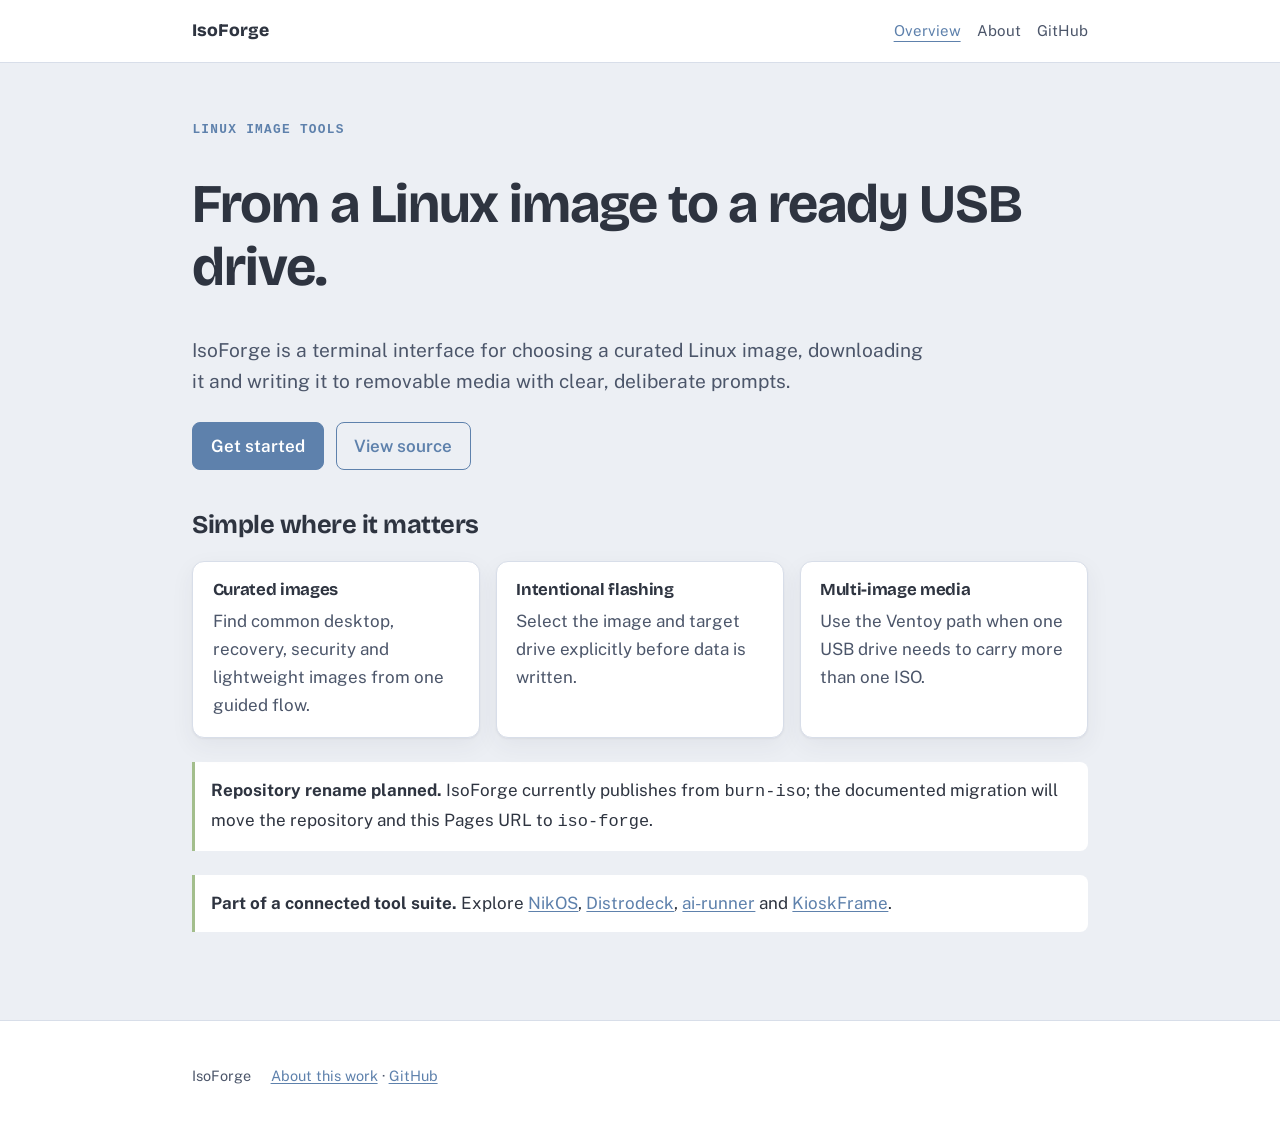
==== site/index.html @ d463b939 "docs: add IsoForge site and rename plan" ====
<!doctype html><html lang="en"><head><meta charset="utf-8"><meta name="viewport" content="width=device-width,initial-scale=1"><meta name="description" content="IsoForge downloads and safely writes Linux ISO images to USB drives."><title>IsoForge — download and flash Linux images</title><link rel="preconnect" href="https://fonts.googleapis.com"><link rel="preconnect" href="https://fonts.gstatic.com" crossorigin><link href="https://fonts.googleapis.com/css2?family=Bricolage+Grotesque:wght@600;800&family=Public+Sans:wght@400;500;600&display=swap" rel="stylesheet"><link rel="stylesheet" href="style.css"></head><body><a class="skip" href="#main">Skip to content</a><header><div class="wrap"><a class="brand" href="index.html">IsoForge</a><nav><a href="index.html" aria-current="page">Overview</a><a href="about.html">About</a><a href="https://github.com/nikolareljin/burn-iso">GitHub</a></nav></div></header><main id="main"><div class="wrap"><p class="tag">Linux image tools</p><h1>From a Linux image to a ready USB drive.</h1><p class="lede">IsoForge is a terminal interface for choosing a curated Linux image, downloading it and writing it to removable media with clear, deliberate prompts.</p><div class="actions"><a class="btn primary" href="https://github.com/nikolareljin/burn-iso#readme">Get started</a><a class="btn" href="https://github.com/nikolareljin/burn-iso">View source</a></div><h2>Simple where it matters</h2><div class="cards"><article class="card"><h3>Curated images</h3><p>Find common desktop, recovery, security and lightweight images from one guided flow.</p></article><article class="card"><h3>Intentional flashing</h3><p>Select the image and target drive explicitly before data is written.</p></article><article class="card"><h3>Multi-image media</h3><p>Use the Ventoy path when one USB drive needs to carry more than one ISO.</p></article></div><div class="note"><strong>Repository rename planned.</strong> IsoForge currently publishes from <code>burn-iso</code>; the documented migration will move the repository and this Pages URL to <code>iso-forge</code>.</div><div class="note"><strong>Part of a connected tool suite.</strong> Explore <a href="https://nikolareljin.github.io/nikos/">NikOS</a>, <a href="https://nikolareljin.github.io/distrodeck/">Distrodeck</a>, <a href="https://nikolareljin.github.io/ai-runner/">ai-runner</a> and <a href="https://nikolareljin.github.io/kiosk-frame/">KioskFrame</a>.</div></div></main><footer><div class="wrap"><span>IsoForge</span><span><a href="about.html">About this work</a> · <a href="https://github.com/nikolareljin/burn-iso">GitHub</a></span></div></footer></body></html>
---- site/style.css ----
:root{--paper:#ECEFF4;--raised:#fff;--ink:#2E3440;--soft:#4C566A;--rule:#D8DEE9;--frost:#5E81AC;--bright:#88C0D0;--green:#A3BE8C;--terminal:#2E3440;--shadow:0 1px 2px rgba(46,52,64,.06),0 8px 24px rgba(46,52,64,.06)}@media(prefers-color-scheme:dark){:root{--paper:#2E3440;--raised:#3B4252;--ink:#ECEFF4;--soft:#C1C9D6;--rule:#434C5E;--frost:#88C0D0;--bright:#8FBCBB;--terminal:#242933;--shadow:0 1px 2px rgba(0,0,0,.3),0 8px 24px rgba(0,0,0,.28)}}*{box-sizing:border-box}body{margin:0;background:var(--paper);color:var(--ink);font:17px/1.65 "Public Sans",system-ui,sans-serif}h1,h2,h3{font-family:"Bricolage Grotesque","Public Sans",sans-serif;line-height:1.15;letter-spacing:-.02em}h1{font-size:clamp(2.2rem,5vw,3.4rem)}h2{margin-top:2.5rem}a{color:var(--frost);text-underline-offset:2px}a:hover{color:var(--bright)}.wrap{max-width:940px;margin:auto;padding:0 1.4rem}header,footer{background:var(--raised);border-color:var(--rule);border-style:solid}header{position:sticky;top:0;z-index:2;border-width:0 0 1px}header .wrap,footer .wrap{display:flex;align-items:center;gap:1.2rem;min-height:62px;flex-wrap:wrap}.brand{font-family:"Bricolage Grotesque",sans-serif;font-size:1.1rem;font-weight:800;color:var(--ink);text-decoration:none}nav{display:flex;gap:1rem;flex-wrap:wrap;margin-left:auto}nav a{color:var(--soft);font-size:.94rem;text-decoration:none}nav a[aria-current=page]{color:var(--frost);text-decoration:underline;text-underline-offset:5px}main{padding:3rem 0 4rem}footer{border-width:1px 0 0;color:var(--soft);font-size:.9rem;padding:1.5rem 0}.lede{font-size:1.2rem;color:var(--soft);max-width:62ch}.tag{font:700 .8rem/1 "JetBrains Mono",monospace;letter-spacing:.1em;text-transform:uppercase;color:var(--frost)}.cards{display:grid;gap:1rem;grid-template-columns:repeat(auto-fit,minmax(220px,1fr));margin-top:1.4rem}.card{background:var(--raised);border:1px solid var(--rule);border-radius:12px;padding:1.1rem 1.2rem;box-shadow:var(--shadow)}.card h3{margin:0 0 .5rem;font-size:1.05rem}.card p{color:var(--soft);margin:0}.actions{display:flex;gap:.75rem;flex-wrap:wrap;margin-top:1.5rem}.btn{padding:.55rem 1.1rem;border:1px solid var(--frost);border-radius:8px;font-weight:600;text-decoration:none}.primary{background:var(--frost);color:var(--raised)}.primary:hover{color:var(--terminal);background:var(--bright)}.note{border-left:3px solid var(--green);background:var(--raised);padding:.9rem 1rem;margin:1.5rem 0;border-radius:0 8px 8px 0}.skip{position:absolute;left:-9999px}.skip:focus{left:1rem;top:1rem;z-index:4;background:var(--raised);padding:.5rem}@media(max-width:620px){body{font-size:16px}nav{width:100%;margin-left:0}main{padding-top:2rem}}
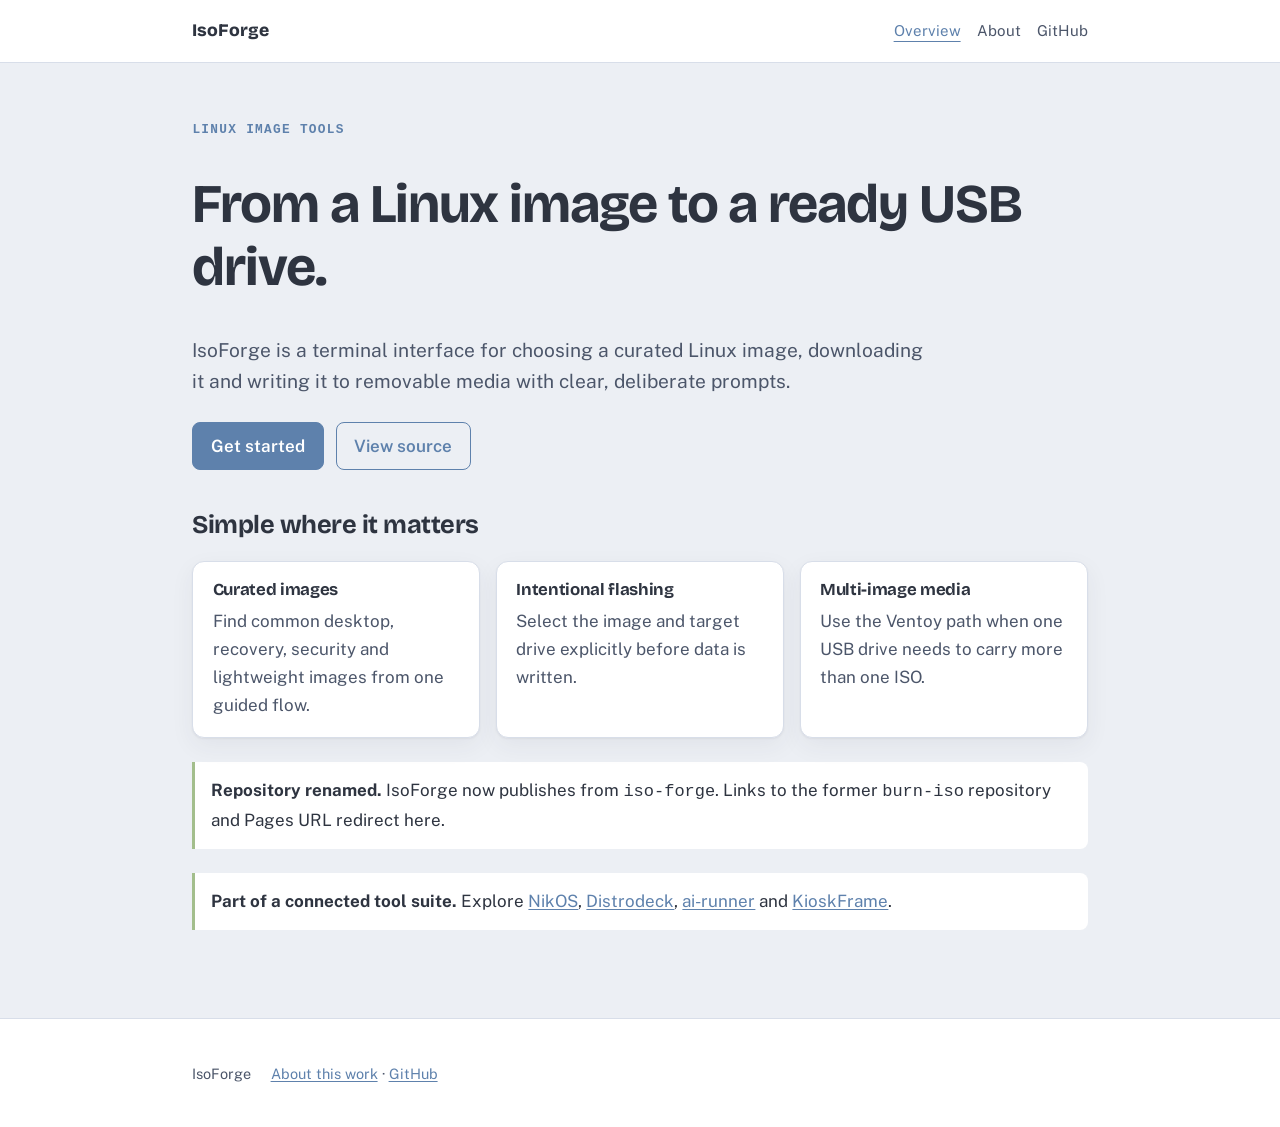
==== commit 39ceca40: "Rename repository references to iso-forge and release 1.1.0 Point every repository-URL reference at " ====
--- a/site/index.html
+++ b/site/index.html
@@ -1 +1 @@
-<!doctype html><html lang="en"><head><meta charset="utf-8"><meta name="viewport" content="width=device-width,initial-scale=1"><meta name="description" content="IsoForge downloads and safely writes Linux ISO images to USB drives."><title>IsoForge — download and flash Linux images</title><link rel="preconnect" href="https://fonts.googleapis.com"><link rel="preconnect" href="https://fonts.gstatic.com" crossorigin><link href="https://fonts.googleapis.com/css2?family=Bricolage+Grotesque:wght@600;800&family=Public+Sans:wght@400;500;600&display=swap" rel="stylesheet"><link rel="stylesheet" href="style.css"></head><body><a class="skip" href="#main">Skip to content</a><header><div class="wrap"><a class="brand" href="index.html">IsoForge</a><nav><a href="index.html" aria-current="page">Overview</a><a href="about.html">About</a><a href="https://github.com/nikolareljin/burn-iso">GitHub</a></nav></div></header><main id="main"><div class="wrap"><p class="tag">Linux image tools</p><h1>From a Linux image to a ready USB drive.</h1><p class="lede">IsoForge is a terminal interface for choosing a curated Linux image, downloading it and writing it to removable media with clear, deliberate prompts.</p><div class="actions"><a class="btn primary" href="https://github.com/nikolareljin/burn-iso#readme">Get started</a><a class="btn" href="https://github.com/nikolareljin/burn-iso">View source</a></div><h2>Simple where it matters</h2><div class="cards"><article class="card"><h3>Curated images</h3><p>Find common desktop, recovery, security and lightweight images from one guided flow.</p></article><article class="card"><h3>Intentional flashing</h3><p>Select the image and target drive explicitly before data is written.</p></article><article class="card"><h3>Multi-image media</h3><p>Use the Ventoy path when one USB drive needs to carry more than one ISO.</p></article></div><div class="note"><strong>Repository rename planned.</strong> IsoForge currently publishes from <code>burn-iso</code>; the documented migration will move the repository and this Pages URL to <code>iso-forge</code>.</div><div class="note"><strong>Part of a connected tool suite.</strong> Explore <a href="https://nikolareljin.github.io/nikos/">NikOS</a>, <a href="https://nikolareljin.github.io/distrodeck/">Distrodeck</a>, <a href="https://nikolareljin.github.io/ai-runner/">ai-runner</a> and <a href="https://nikolareljin.github.io/kiosk-frame/">KioskFrame</a>.</div></div></main><footer><div class="wrap"><span>IsoForge</span><span><a href="about.html">About this work</a> · <a href="https://github.com/nikolareljin/burn-iso">GitHub</a></span></div></footer></body></html>
+<!doctype html><html lang="en"><head><meta charset="utf-8"><meta name="viewport" content="width=device-width,initial-scale=1"><meta name="description" content="IsoForge downloads and safely writes Linux ISO images to USB drives."><title>IsoForge — download and flash Linux images</title><link rel="preconnect" href="https://fonts.googleapis.com"><link rel="preconnect" href="https://fonts.gstatic.com" crossorigin><link href="https://fonts.googleapis.com/css2?family=Bricolage+Grotesque:wght@600;800&family=Public+Sans:wght@400;500;600&display=swap" rel="stylesheet"><link rel="stylesheet" href="style.css"></head><body><a class="skip" href="#main">Skip to content</a><header><div class="wrap"><a class="brand" href="index.html">IsoForge</a><nav><a href="index.html" aria-current="page">Overview</a><a href="about.html">About</a><a href="https://github.com/nikolareljin/iso-forge">GitHub</a></nav></div></header><main id="main"><div class="wrap"><p class="tag">Linux image tools</p><h1>From a Linux image to a ready USB drive.</h1><p class="lede">IsoForge is a terminal interface for choosing a curated Linux image, downloading it and writing it to removable media with clear, deliberate prompts.</p><div class="actions"><a class="btn primary" href="https://github.com/nikolareljin/iso-forge#readme">Get started</a><a class="btn" href="https://github.com/nikolareljin/iso-forge">View source</a></div><h2>Simple where it matters</h2><div class="cards"><article class="card"><h3>Curated images</h3><p>Find common desktop, recovery, security and lightweight images from one guided flow.</p></article><article class="card"><h3>Intentional flashing</h3><p>Select the image and target drive explicitly before data is written.</p></article><article class="card"><h3>Multi-image media</h3><p>Use the Ventoy path when one USB drive needs to carry more than one ISO.</p></article></div><div class="note"><strong>Repository renamed.</strong> IsoForge now publishes from <code>iso-forge</code>. Links to the former <code>burn-iso</code> repository and Pages URL redirect here.</div><div class="note"><strong>Part of a connected tool suite.</strong> Explore <a href="https://nikolareljin.github.io/nikos/">NikOS</a>, <a href="https://nikolareljin.github.io/distrodeck/">Distrodeck</a>, <a href="https://nikolareljin.github.io/ai-runner/">ai-runner</a> and <a href="https://nikolareljin.github.io/kiosk-frame/">KioskFrame</a>.</div></div></main><footer><div class="wrap"><span>IsoForge</span><span><a href="about.html">About this work</a> · <a href="https://github.com/nikolareljin/iso-forge">GitHub</a></span></div></footer></body></html>
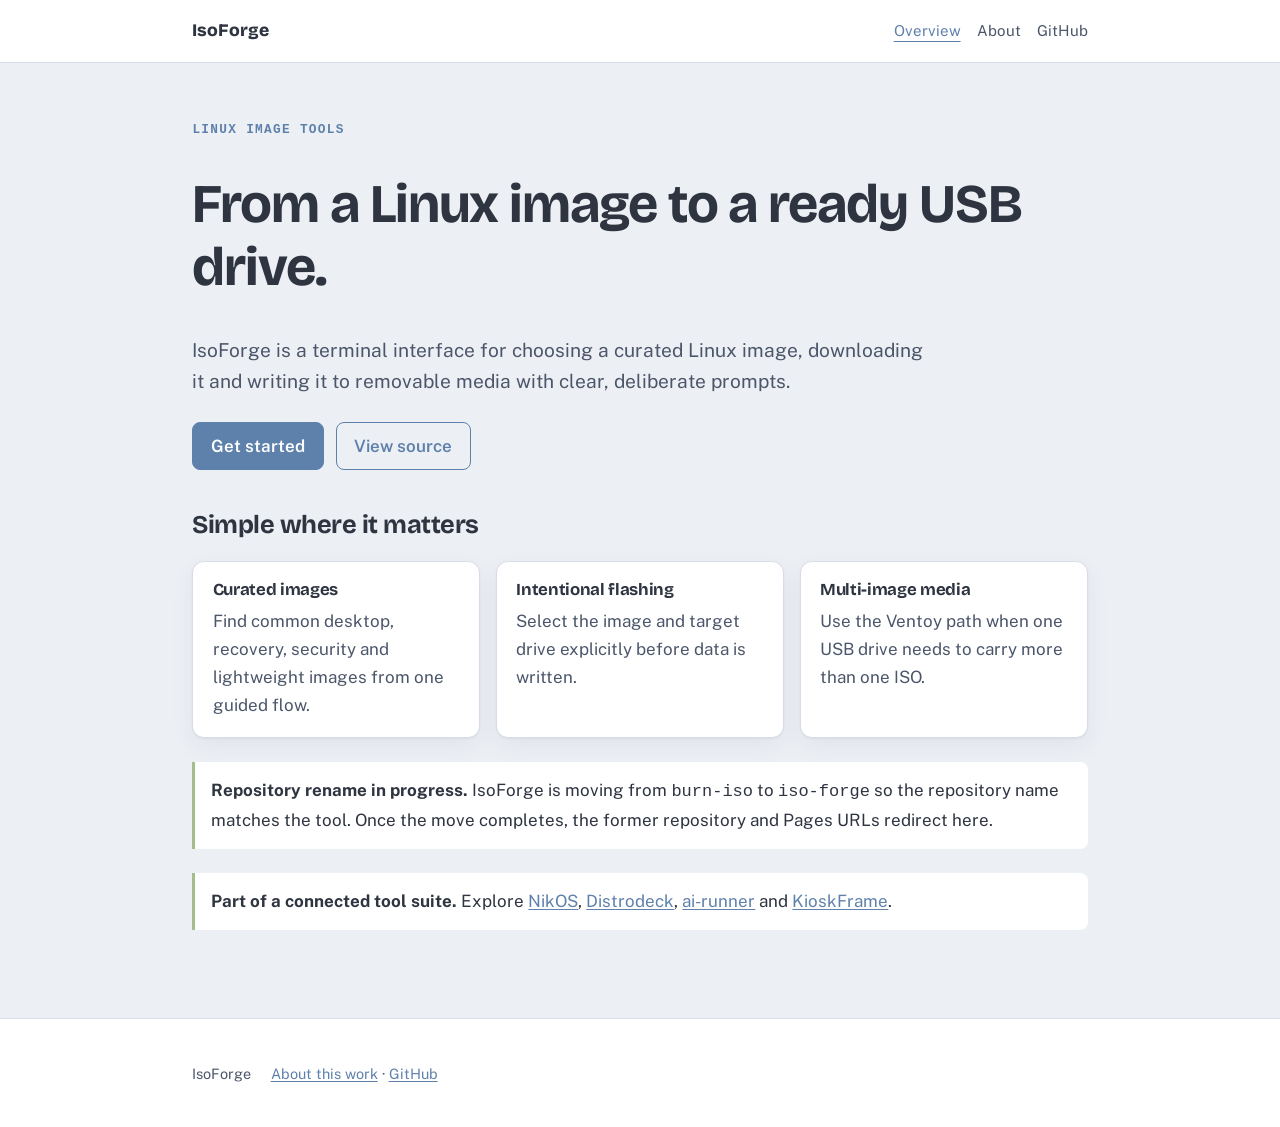
==== commit 3de61aa9: "Address PR review and repair the packaging wrappers Review follow-ups:  - The committed Homebrew for" ====
--- a/site/index.html
+++ b/site/index.html
@@ -1 +1 @@
-<!doctype html><html lang="en"><head><meta charset="utf-8"><meta name="viewport" content="width=device-width,initial-scale=1"><meta name="description" content="IsoForge downloads and safely writes Linux ISO images to USB drives."><title>IsoForge — download and flash Linux images</title><link rel="preconnect" href="https://fonts.googleapis.com"><link rel="preconnect" href="https://fonts.gstatic.com" crossorigin><link href="https://fonts.googleapis.com/css2?family=Bricolage+Grotesque:wght@600;800&family=Public+Sans:wght@400;500;600&display=swap" rel="stylesheet"><link rel="stylesheet" href="style.css"></head><body><a class="skip" href="#main">Skip to content</a><header><div class="wrap"><a class="brand" href="index.html">IsoForge</a><nav><a href="index.html" aria-current="page">Overview</a><a href="about.html">About</a><a href="https://github.com/nikolareljin/iso-forge">GitHub</a></nav></div></header><main id="main"><div class="wrap"><p class="tag">Linux image tools</p><h1>From a Linux image to a ready USB drive.</h1><p class="lede">IsoForge is a terminal interface for choosing a curated Linux image, downloading it and writing it to removable media with clear, deliberate prompts.</p><div class="actions"><a class="btn primary" href="https://github.com/nikolareljin/iso-forge#readme">Get started</a><a class="btn" href="https://github.com/nikolareljin/iso-forge">View source</a></div><h2>Simple where it matters</h2><div class="cards"><article class="card"><h3>Curated images</h3><p>Find common desktop, recovery, security and lightweight images from one guided flow.</p></article><article class="card"><h3>Intentional flashing</h3><p>Select the image and target drive explicitly before data is written.</p></article><article class="card"><h3>Multi-image media</h3><p>Use the Ventoy path when one USB drive needs to carry more than one ISO.</p></article></div><div class="note"><strong>Repository renamed.</strong> IsoForge now publishes from <code>iso-forge</code>. Links to the former <code>burn-iso</code> repository and Pages URL redirect here.</div><div class="note"><strong>Part of a connected tool suite.</strong> Explore <a href="https://nikolareljin.github.io/nikos/">NikOS</a>, <a href="https://nikolareljin.github.io/distrodeck/">Distrodeck</a>, <a href="https://nikolareljin.github.io/ai-runner/">ai-runner</a> and <a href="https://nikolareljin.github.io/kiosk-frame/">KioskFrame</a>.</div></div></main><footer><div class="wrap"><span>IsoForge</span><span><a href="about.html">About this work</a> · <a href="https://github.com/nikolareljin/iso-forge">GitHub</a></span></div></footer></body></html>
+<!doctype html><html lang="en"><head><meta charset="utf-8"><meta name="viewport" content="width=device-width,initial-scale=1"><meta name="description" content="IsoForge downloads and safely writes Linux ISO images to USB drives."><title>IsoForge — download and flash Linux images</title><link rel="preconnect" href="https://fonts.googleapis.com"><link rel="preconnect" href="https://fonts.gstatic.com" crossorigin><link href="https://fonts.googleapis.com/css2?family=Bricolage+Grotesque:wght@600;800&family=Public+Sans:wght@400;500;600&display=swap" rel="stylesheet"><link rel="stylesheet" href="style.css"></head><body><a class="skip" href="#main">Skip to content</a><header><div class="wrap"><a class="brand" href="index.html">IsoForge</a><nav><a href="index.html" aria-current="page">Overview</a><a href="about.html">About</a><a href="https://github.com/nikolareljin/iso-forge">GitHub</a></nav></div></header><main id="main"><div class="wrap"><p class="tag">Linux image tools</p><h1>From a Linux image to a ready USB drive.</h1><p class="lede">IsoForge is a terminal interface for choosing a curated Linux image, downloading it and writing it to removable media with clear, deliberate prompts.</p><div class="actions"><a class="btn primary" href="https://github.com/nikolareljin/iso-forge#readme">Get started</a><a class="btn" href="https://github.com/nikolareljin/iso-forge">View source</a></div><h2>Simple where it matters</h2><div class="cards"><article class="card"><h3>Curated images</h3><p>Find common desktop, recovery, security and lightweight images from one guided flow.</p></article><article class="card"><h3>Intentional flashing</h3><p>Select the image and target drive explicitly before data is written.</p></article><article class="card"><h3>Multi-image media</h3><p>Use the Ventoy path when one USB drive needs to carry more than one ISO.</p></article></div><div class="note"><strong>Repository rename in progress.</strong> IsoForge is moving from <code>burn-iso</code> to <code>iso-forge</code> so the repository name matches the tool. Once the move completes, the former repository and Pages URLs redirect here.</div><div class="note"><strong>Part of a connected tool suite.</strong> Explore <a href="https://nikolareljin.github.io/nikos/">NikOS</a>, <a href="https://nikolareljin.github.io/distrodeck/">Distrodeck</a>, <a href="https://nikolareljin.github.io/ai-runner/">ai-runner</a> and <a href="https://nikolareljin.github.io/kiosk-frame/">KioskFrame</a>.</div></div></main><footer><div class="wrap"><span>IsoForge</span><span><a href="about.html">About this work</a> · <a href="https://github.com/nikolareljin/iso-forge">GitHub</a></span></div></footer></body></html>
